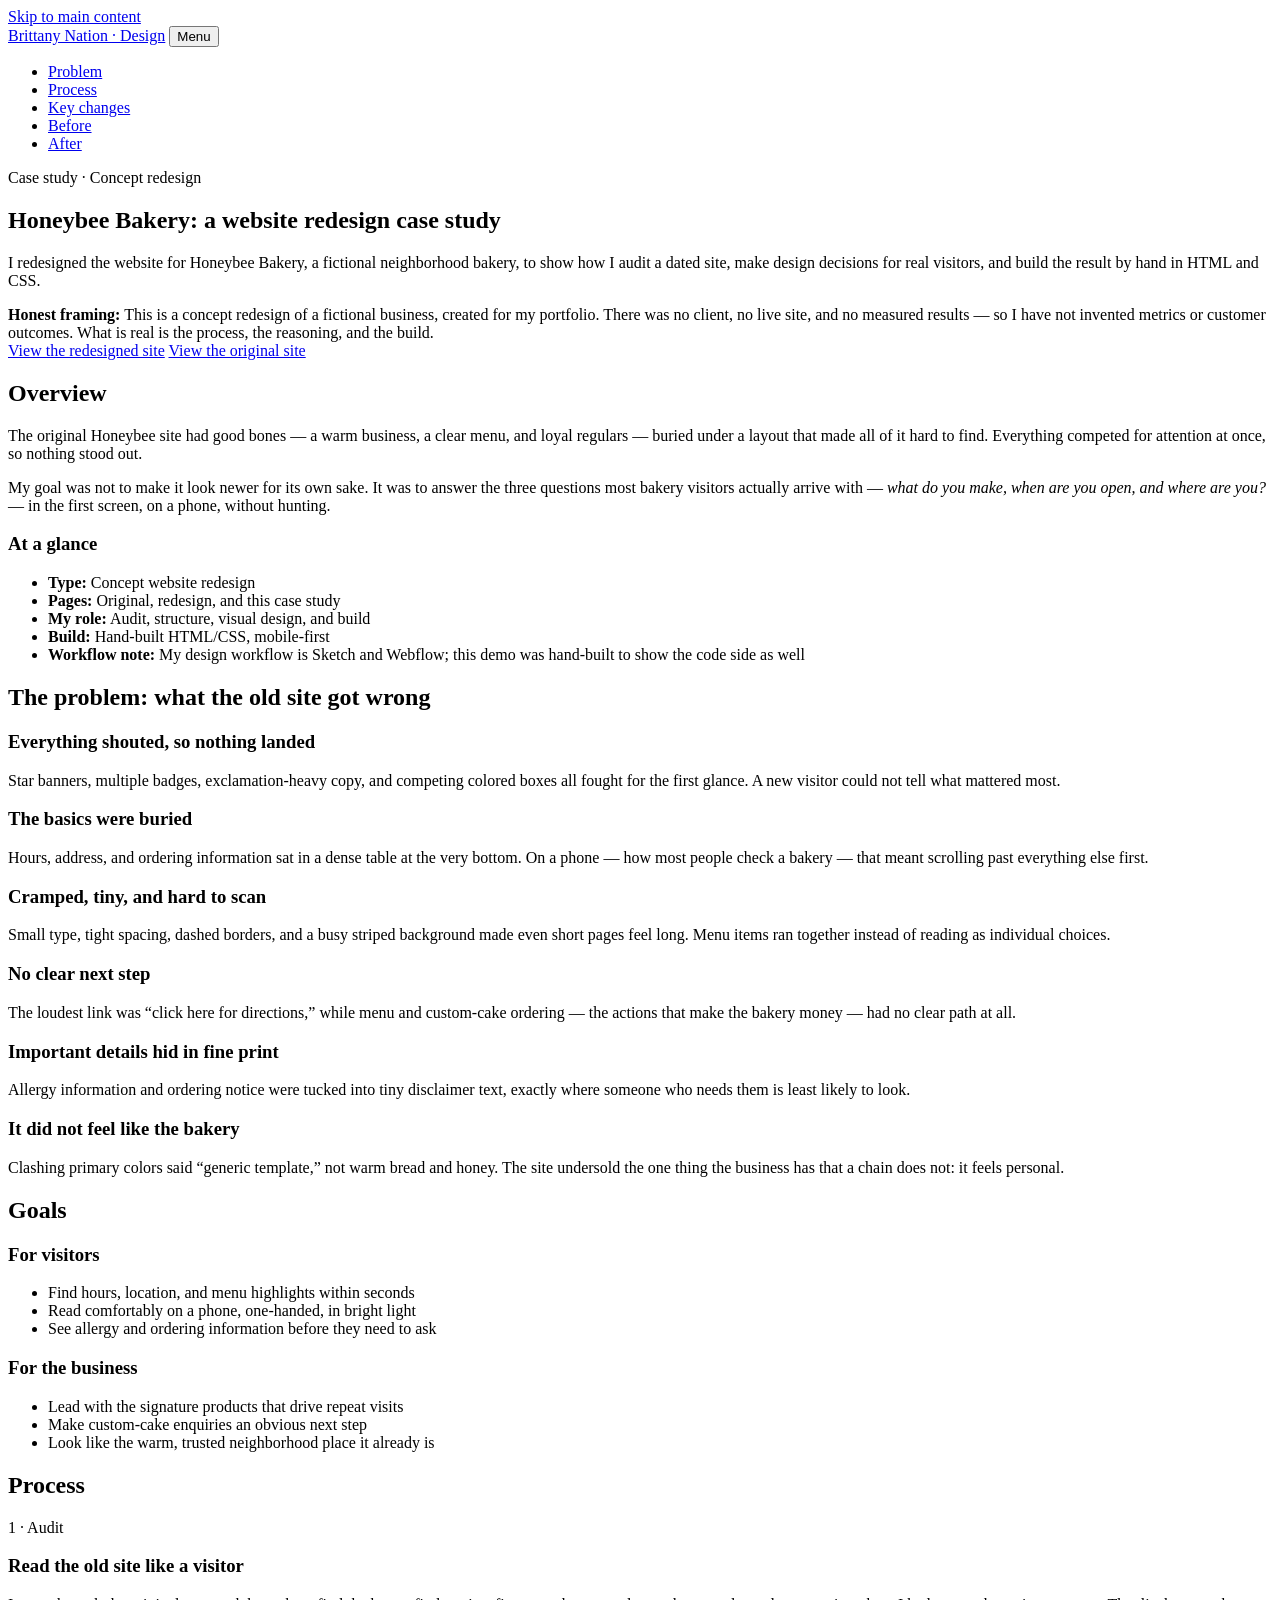
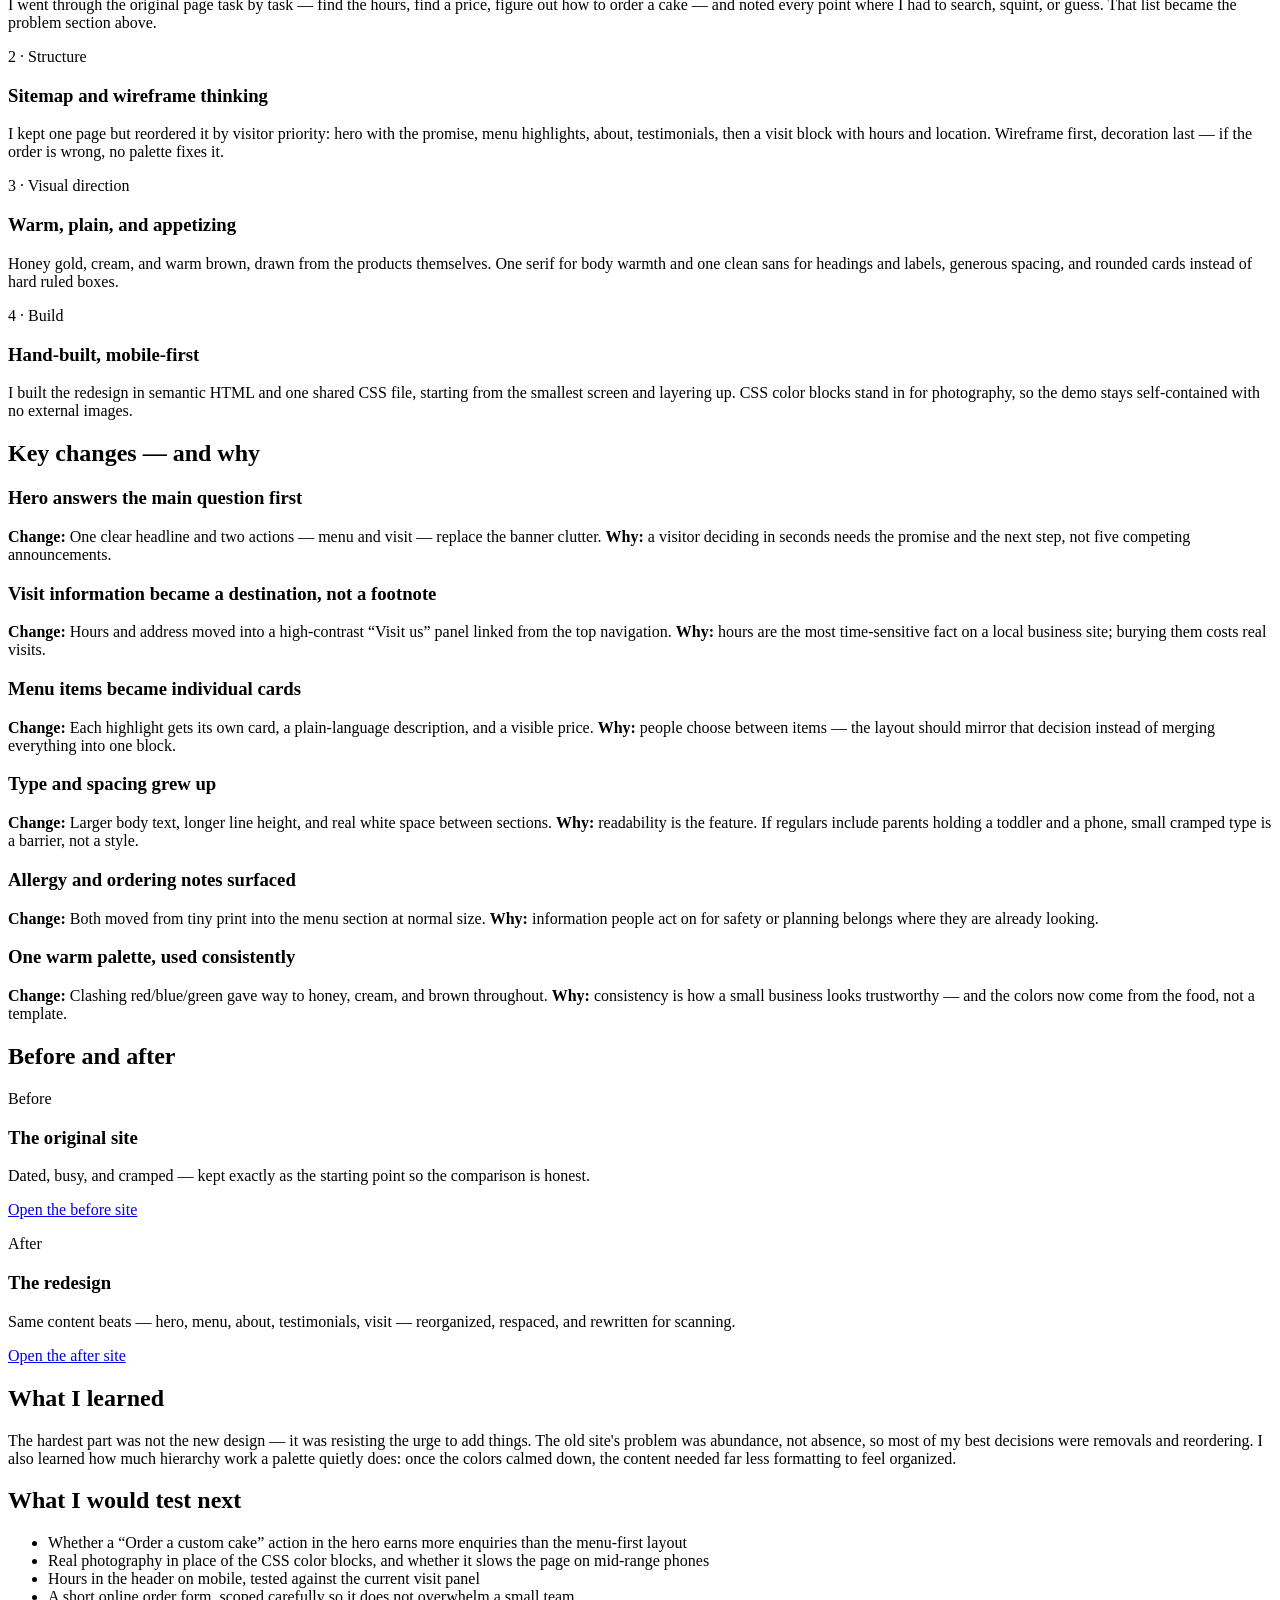
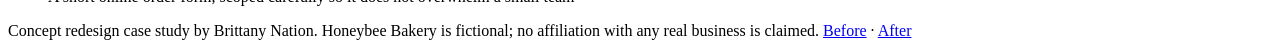
==== index.html @ 42852763 "Add case study page for Honeybee Bakery redesign" ====
<!DOCTYPE html>
<html lang="en">
<head>
<meta charset="UTF-8">
<meta name="viewport" content="width=device-width, initial-scale=1.0">
<meta name="description" content="Website redesign case study for Honeybee Bakery, a fictional bakery — a concept portfolio project by Brittany Nation showing design process, rationale, and a hand-built before-and-after redesign.">
<title>Honeybee Bakery Redesign — Website Redesign Case Study | Brittany Nation</title>
<link rel="stylesheet" href="styles.css">
</head>
<body>
<a class="skip-link" href="#main">Skip to main content</a>
<header class="site-header">
  <div class="wrap header-inner">
    <a class="logo" href="index.html">Brittany Nation <span>· Design</span></a>
    <button class="nav-toggle" type="button" aria-expanded="false" aria-controls="site-nav">Menu</button>
    <nav class="site-nav" id="site-nav" aria-label="Main navigation">
      <ul>
        <li><a href="#problem">Problem</a></li>
        <li><a href="#process">Process</a></li>
        <li><a href="#changes">Key changes</a></li>
        <li><a href="before.html">Before</a></li>
        <li><a href="after.html">After</a></li>
      </ul>
    </nav>
  </div>
</header>

<main id="main">
  <section class="hero" aria-labelledby="page-heading">
    <div class="wrap">
      <p class="eyebrow">Case study · Concept redesign</p>
      <h1 id="page-heading">Honeybee Bakery: a website redesign case study</h1>
      <p class="lead">I redesigned the website for Honeybee Bakery, a fictional neighborhood bakery, to show how I audit a dated site, make design decisions for real visitors, and build the result by hand in HTML and CSS.</p>
      <div class="note"><p style="margin:0"><strong>Honest framing:</strong> This is a concept redesign of a fictional business, created for my portfolio. There was no client, no live site, and no measured results — so I have not invented metrics or customer outcomes. What is real is the process, the reasoning, and the build.</p></div>
      <div class="btn-row">
        <a class="btn" href="after.html">View the redesigned site</a>
        <a class="btn secondary" href="before.html">View the original site</a>
      </div>
    </div>
  </section>

  <section class="section" aria-labelledby="overview-heading">
    <div class="wrap kicker-grid">
      <div>
        <h2 id="overview-heading">Overview</h2>
        <p>The original Honeybee site had good bones — a warm business, a clear menu, and loyal regulars — buried under a layout that made all of it hard to find. Everything competed for attention at once, so nothing stood out.</p>
        <p>My goal was not to make it look newer for its own sake. It was to answer the three questions most bakery visitors actually arrive with — <em>what do you make, when are you open, and where are you?</em> — in the first screen, on a phone, without hunting.</p>
      </div>
      <div class="card">
        <h3>At a glance</h3>
        <ul class="clean">
          <li><strong>Type:</strong> Concept website redesign</li>
          <li><strong>Pages:</strong> Original, redesign, and this case study</li>
          <li><strong>My role:</strong> Audit, structure, visual design, and build</li>
          <li><strong>Build:</strong> Hand-built HTML/CSS, mobile-first</li>
          <li><strong>Workflow note:</strong> My design workflow is Sketch and Webflow; this demo was hand-built to show the code side as well</li>
        </ul>
      </div>
    </div>
  </section>

  <section class="section alt" id="problem" aria-labelledby="problem-heading">
    <div class="wrap">
      <h2 id="problem-heading">The problem: what the old site got wrong</h2>
      <div class="grid">
        <article class="card"><h3>Everything shouted, so nothing landed</h3><p>Star banners, multiple badges, exclamation-heavy copy, and competing colored boxes all fought for the first glance. A new visitor could not tell what mattered most.</p></article>
        <article class="card"><h3>The basics were buried</h3><p>Hours, address, and ordering information sat in a dense table at the very bottom. On a phone — how most people check a bakery — that meant scrolling past everything else first.</p></article>
        <article class="card"><h3>Cramped, tiny, and hard to scan</h3><p>Small type, tight spacing, dashed borders, and a busy striped background made even short pages feel long. Menu items ran together instead of reading as individual choices.</p></article>
        <article class="card"><h3>No clear next step</h3><p>The loudest link was “click here for directions,” while menu and custom-cake ordering — the actions that make the bakery money — had no clear path at all.</p></article>
        <article class="card"><h3>Important details hid in fine print</h3><p>Allergy information and ordering notice were tucked into tiny disclaimer text, exactly where someone who needs them is least likely to look.</p></article>
        <article class="card"><h3>It did not feel like the bakery</h3><p>Clashing primary colors said “generic template,” not warm bread and honey. The site undersold the one thing the business has that a chain does not: it feels personal.</p></article>
      </div>
    </div>
  </section>

  <section class="section" aria-labelledby="goals-heading">
    <div class="wrap">
      <h2 id="goals-heading">Goals</h2>
      <div class="grid two">
        <div class="card"><h3>For visitors</h3><ul class="clean"><li>Find hours, location, and menu highlights within seconds</li><li>Read comfortably on a phone, one-handed, in bright light</li><li>See allergy and ordering information before they need to ask</li></ul></div>
        <div class="card"><h3>For the business</h3><ul class="clean"><li>Lead with the signature products that drive repeat visits</li><li>Make custom-cake enquiries an obvious next step</li><li>Look like the warm, trusted neighborhood place it already is</li></ul></div>
      </div>
    </div>
  </section>

  <section class="section alt" id="process" aria-labelledby="process-heading">
    <div class="wrap">
      <h2 id="process-heading">Process</h2>
      <div class="grid">
        <article class="card"><span class="tag">1 · Audit</span><h3>Read the old site like a visitor</h3><p>I went through the original page task by task — find the hours, find a price, figure out how to order a cake — and noted every point where I had to search, squint, or guess. That list became the problem section above.</p></article>
        <article class="card"><span class="tag">2 · Structure</span><h3>Sitemap and wireframe thinking</h3><p>I kept one page but reordered it by visitor priority: hero with the promise, menu highlights, about, testimonials, then a visit block with hours and location. Wireframe first, decoration last — if the order is wrong, no palette fixes it.</p></article>
        <article class="card"><span class="tag">3 · Visual direction</span><h3>Warm, plain, and appetizing</h3><p>Honey gold, cream, and warm brown, drawn from the products themselves. One serif for body warmth and one clean sans for headings and labels, generous spacing, and rounded cards instead of hard ruled boxes.</p></article>
        <article class="card"><span class="tag">4 · Build</span><h3>Hand-built, mobile-first</h3><p>I built the redesign in semantic HTML and one shared CSS file, starting from the smallest screen and layering up. CSS color blocks stand in for photography, so the demo stays self-contained with no external images.</p></article>
      </div>
    </div>
  </section>

  <section class="section" id="changes" aria-labelledby="changes-heading">
    <div class="wrap">
      <h2 id="changes-heading">Key changes — and why</h2>
      <div class="grid">
        <article class="card"><h3>Hero answers the main question first</h3><p><strong>Change:</strong> One clear headline and two actions — menu and visit — replace the banner clutter. <strong>Why:</strong> a visitor deciding in seconds needs the promise and the next step, not five competing announcements.</p></article>
        <article class="card"><h3>Visit information became a destination, not a footnote</h3><p><strong>Change:</strong> Hours and address moved into a high-contrast “Visit us” panel linked from the top navigation. <strong>Why:</strong> hours are the most time-sensitive fact on a local business site; burying them costs real visits.</p></article>
        <article class="card"><h3>Menu items became individual cards</h3><p><strong>Change:</strong> Each highlight gets its own card, a plain-language description, and a visible price. <strong>Why:</strong> people choose between items — the layout should mirror that decision instead of merging everything into one block.</p></article>
        <article class="card"><h3>Type and spacing grew up</h3><p><strong>Change:</strong> Larger body text, longer line height, and real white space between sections. <strong>Why:</strong> readability is the feature. If regulars include parents holding a toddler and a phone, small cramped type is a barrier, not a style.</p></article>
        <article class="card"><h3>Allergy and ordering notes surfaced</h3><p><strong>Change:</strong> Both moved from tiny print into the menu section at normal size. <strong>Why:</strong> information people act on for safety or planning belongs where they are already looking.</p></article>
        <article class="card"><h3>One warm palette, used consistently</h3><p><strong>Change:</strong> Clashing red/blue/green gave way to honey, cream, and brown throughout. <strong>Why:</strong> consistency is how a small business looks trustworthy — and the colors now come from the food, not a template.</p></article>
      </div>
    </div>
  </section>

  <section class="section alt" aria-labelledby="compare-heading">
    <div class="wrap">
      <h2 id="compare-heading">Before and after</h2>
      <div class="compare">
        <div class="card"><span class="tag">Before</span><h3>The original site</h3><p>Dated, busy, and cramped — kept exactly as the starting point so the comparison is honest.</p><p><a class="btn secondary" href="before.html">Open the before site</a></p></div>
        <div class="card"><span class="tag">After</span><h3>The redesign</h3><p>Same content beats — hero, menu, about, testimonials, visit — reorganized, respaced, and rewritten for scanning.</p><p><a class="btn" href="after.html">Open the after site</a></p></div>
      </div>
    </div>
  </section>

  <section class="section" aria-labelledby="learned-heading">
    <div class="wrap kicker-grid">
      <div>
        <h2 id="learned-heading">What I learned</h2>
        <p>The hardest part was not the new design — it was resisting the urge to add things. The old site's problem was abundance, not absence, so most of my best decisions were removals and reordering. I also learned how much hierarchy work a palette quietly does: once the colors calmed down, the content needed far less formatting to feel organized.</p>
      </div>
      <div>
        <h2>What I would test next</h2>
        <ul class="clean">
          <li>Whether a “Order a custom cake” action in the hero earns more enquiries than the menu-first layout</li>
          <li>Real photography in place of the CSS color blocks, and whether it slows the page on mid-range phones</li>
          <li>Hours in the header on mobile, tested against the current visit panel</li>
          <li>A short online order form, scoped carefully so it does not overwhelm a small team</li>
        </ul>
      </div>
    </div>
  </section>
</main>

<footer class="site-footer"><div class="wrap"><p>Concept redesign case study by Brittany Nation. Honeybee Bakery is fictional; no affiliation with any real business is claimed. <a href="before.html">Before</a> · <a href="after.html">After</a></p></div></footer>
<script>
  const t=document.querySelector('.nav-toggle'),n=document.getElementById('site-nav');
  if(t&&n){t.addEventListener('click',()=>{const open=n.classList.toggle('open');t.setAttribute('aria-expanded',open);});}
</script>
</body>
</html>
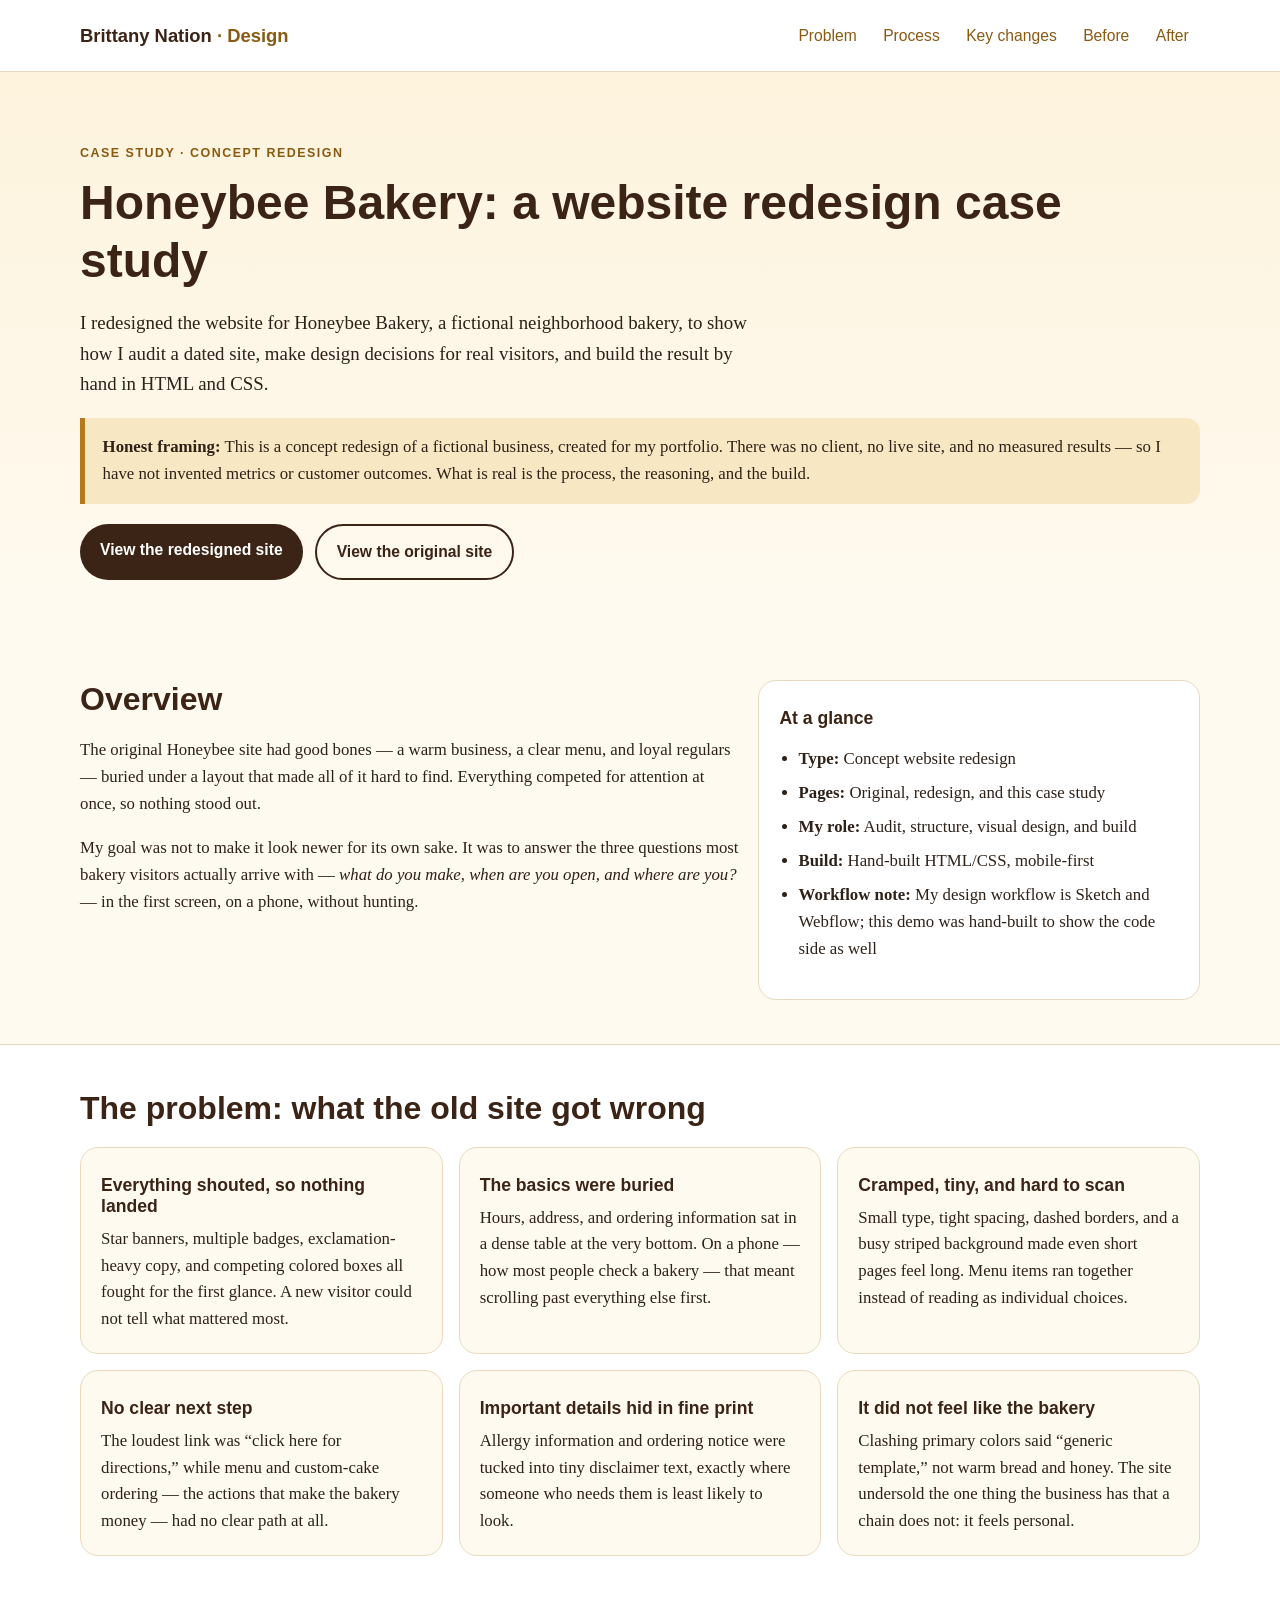
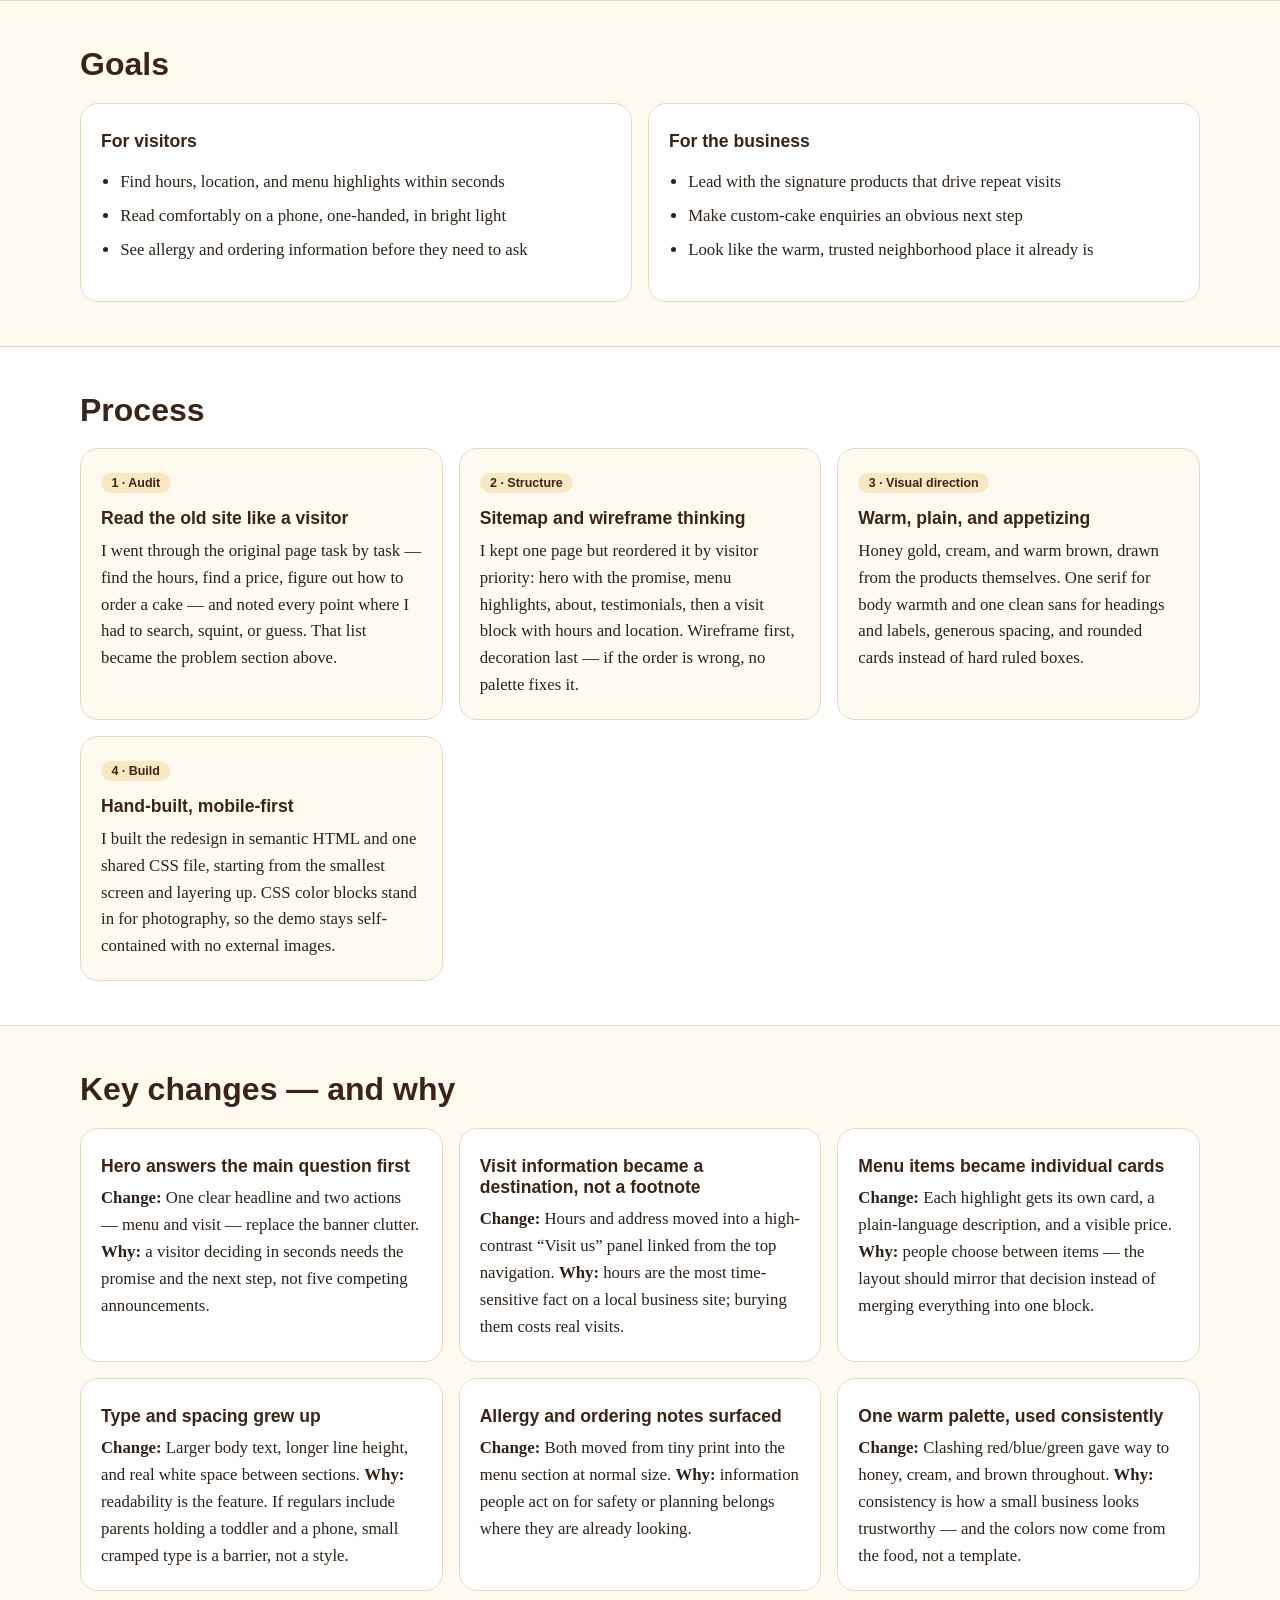
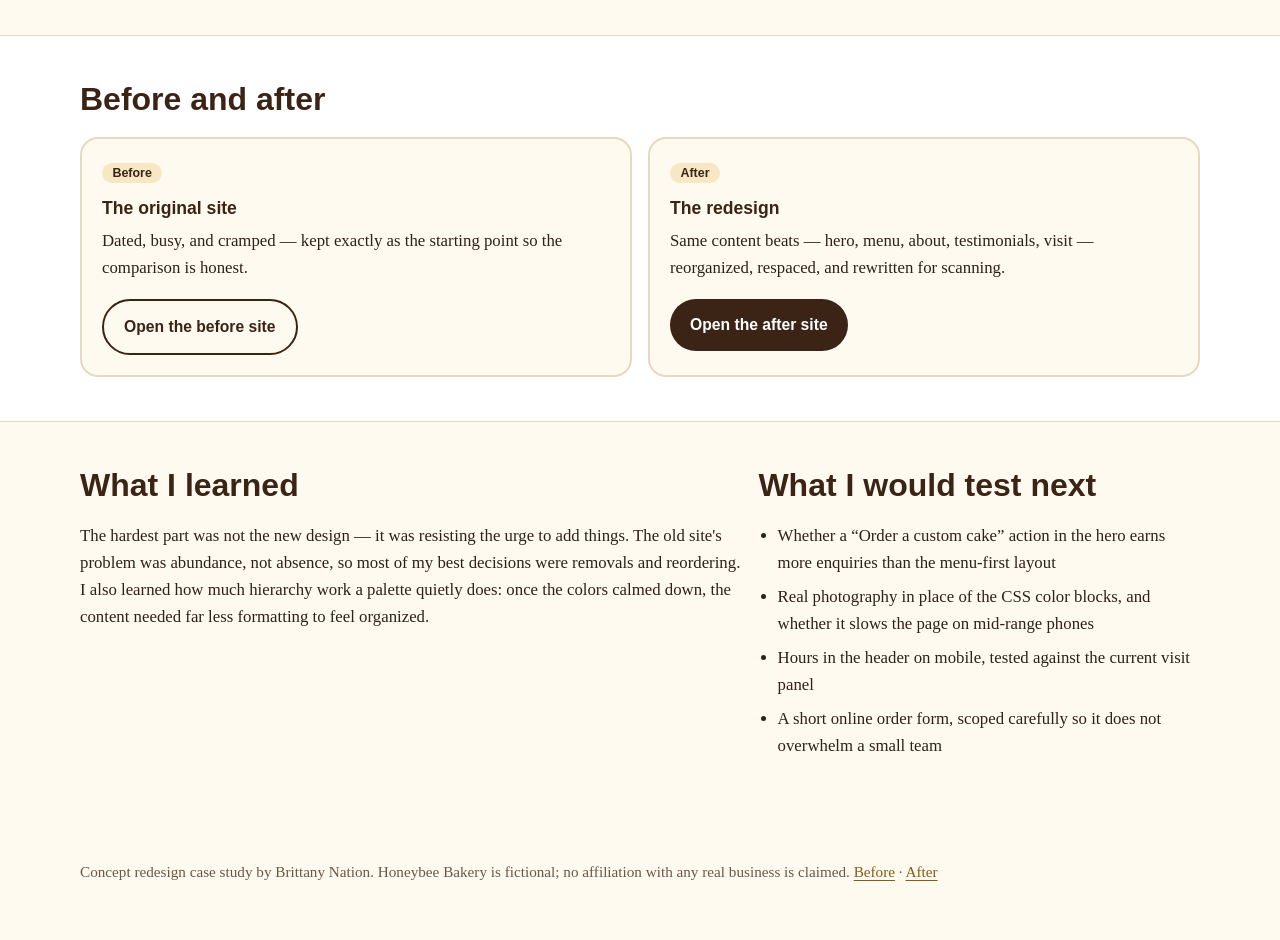
==== commit 54669fbb: "Add Open Graph and Twitter Card meta tags for link previews" ====
--- a/index.html
+++ b/index.html
@@ -6,6 +6,13 @@
 <meta name="description" content="Website redesign case study for Honeybee Bakery, a fictional bakery — a concept portfolio project by Brittany Nation showing design process, rationale, and a hand-built before-and-after redesign.">
 <title>Honeybee Bakery Redesign — Website Redesign Case Study | Brittany Nation</title>
 <link rel="stylesheet" href="styles.css">
+
+<meta property="og:type" content="website">
+<meta property="og:title" content="Honeybee Bakery Redesign — Website Redesign Case Study | Brittany Nation">
+<meta property="og:description" content="A website redesign case study for Honeybee Bakery, a fictional neighborhood bakery — the original site, a modern redesign, and the thinking behind every change.">
+<meta property="og:url" content="https://brittanynation.github.io/redesign-case-study/">
+<meta property="og:image" content="https://brittanynation.github.io/redesign-case-study/og-image.png">
+<meta name="twitter:card" content="summary_large_image">
 </head>
 <body>
 <a class="skip-link" href="#main">Skip to main content</a>
--- a/styles.css
+++ b/styles.css
@@ -0,0 +1,122 @@
+/* Honeybee Bakery — Redesign Case Study
+   Shared stylesheet for index.html (case study), after.html (redesign),
+   and before.html (original, scoped under .old-site)
+   Mobile-first, CSS-only visuals, no external images or fonts. */
+
+:root{
+  --honey:#b7791f;
+  --honey-dark:#8a5a12;
+  --honey-soft:#f7e8c3;
+  --cream:#fffaf0;
+  --cream-2:#fdf3dd;
+  --brown:#3b2416;
+  --brown-2:#5c3d24;
+  --ink:#2e2118;
+  --muted:#6b5744;
+  --line:#e8d9bd;
+  --white:#ffffff;
+  --radius:18px;
+  --max:1120px;
+}
+
+*{box-sizing:border-box}
+html{scroll-behavior:smooth}
+body{
+  margin:0;
+  font-family:Georgia,"Times New Roman",serif;
+  color:var(--ink);
+  background:var(--cream);
+  line-height:1.6;
+  font-size:1.05rem;
+}
+h1,h2,h3,.sans{font-family:Verdana,Geneva,Tahoma,sans-serif; line-height:1.2; color:var(--brown)}
+h1{font-size:2.2rem; margin:.2em 0 .4em}
+h2{font-size:1.65rem; margin:0 0 .6em}
+h3{font-size:1.1rem; margin:.4em 0 .35em}
+p{margin:.5em 0 1em}
+a{color:var(--honey-dark); text-underline-offset:3px}
+a:focus-visible, button:focus-visible{outline:3px solid var(--honey-dark); outline-offset:3px; border-radius:6px}
+.wrap{width:min(100% - 2rem, var(--max)); margin-inline:auto}
+.skip-link{position:absolute; left:-9999px; top:0; background:var(--brown); color:#fff; padding:.7rem 1rem; z-index:50}
+.skip-link:focus{left:1rem; top:1rem; color:#fff}
+
+/* Header / nav */
+.site-header{background:var(--white); border-bottom:1px solid var(--line); position:sticky; top:0; z-index:20}
+.header-inner{display:flex; align-items:center; justify-content:space-between; gap:1rem; padding:.9rem 0}
+.logo{font-family:Verdana,sans-serif; font-weight:700; font-size:1.15rem; color:var(--brown); text-decoration:none}
+.logo span{color:var(--honey-dark)}
+.nav-toggle{background:var(--brown); color:#fff; border:0; border-radius:999px; padding:.6rem 1rem; font:600 .95rem Verdana,sans-serif; cursor:pointer}
+.site-nav{display:none; padding:0 0 1rem}
+.site-nav.open{display:block}
+.site-nav ul{list-style:none; margin:0; padding:0; display:grid; gap:.4rem}
+.site-nav a{display:block; padding:.55rem .7rem; border-radius:10px; text-decoration:none; font-family:Verdana,sans-serif; font-size:.98rem}
+.site-nav a:hover{background:var(--cream-2)}
+
+/* Hero */
+.hero{padding:3rem 0 2.5rem; background:linear-gradient(180deg,var(--cream-2),var(--cream))}
+.eyebrow{font-family:Verdana,sans-serif; letter-spacing:.12em; text-transform:uppercase; font-size:.78rem; font-weight:700; color:var(--honey-dark); margin:0}
+.lead{font-size:1.18rem; max-width:42rem}
+.btn-row{display:flex; flex-wrap:wrap; gap:.75rem; margin-top:1.25rem}
+.btn{display:inline-block; background:var(--brown); color:#fff; text-decoration:none; padding:.85rem 1.25rem; border-radius:999px; font-family:Verdana,sans-serif; font-weight:700; font-size:.98rem}
+.btn.secondary{background:transparent; color:var(--brown); border:2px solid var(--brown)}
+.btn.light{background:var(--honey); color:#241703}
+.hero-art{margin-top:2rem; display:grid; grid-template-columns:repeat(3,1fr); gap:.75rem}
+.hero-art div{border-radius:var(--radius); min-height:110px; padding:1rem; display:flex; align-items:end; font-family:Verdana,sans-serif; font-weight:700; color:var(--brown)}
+.art-1{background:#f2c94c}.art-2{background:#e9a13b}.art-3{background:#c97b2d; color:#fff}
+
+/* Sections & cards */
+.section{padding:2.75rem 0}
+.section.alt{background:var(--white); border-block:1px solid var(--line)}
+.grid{display:grid; gap:1rem}
+.card{background:var(--white); border:1px solid var(--line); border-radius:var(--radius); padding:1.25rem}
+.alt .card{background:var(--cream)}
+.card p:last-child{margin-bottom:0}
+.tag{display:inline-block; background:var(--honey-soft); color:var(--brown); border-radius:999px; padding:.2rem .65rem; font:700 .78rem Verdana,sans-serif; margin-bottom:.5rem}
+ul.clean{padding-left:1.2rem} ul.clean li{margin:.45rem 0}
+.compare{display:grid; gap:1rem}
+.compare .card{border-width:2px}
+blockquote{margin:0; font-size:1.08rem}
+blockquote footer{margin-top:.75rem; color:var(--muted); font-family:Verdana,sans-serif; font-size:.92rem}
+.visit{background:var(--brown); color:#fff7e6; border-radius:22px; padding:1.5rem}
+.visit h2,.visit h3{color:#fff}
+.visit a{color:#ffd97a}
+.site-footer{padding:2rem 0 2.5rem; color:var(--muted); font-size:.95rem}
+.note{background:var(--honey-soft); border-left:5px solid var(--honey); padding:1rem 1.1rem; border-radius:0 14px 14px 0}
+.kicker-grid{display:grid; gap:1rem}
+
+@media (min-width:720px){
+  h1{font-size:3rem} h2{font-size:2rem}
+  .nav-toggle{display:none}
+  .site-nav{display:block; padding:0}
+  .site-nav ul{display:flex; gap:.25rem}
+  .grid{grid-template-columns:repeat(3,1fr)}
+  .grid.two, .compare{grid-template-columns:repeat(2,1fr)}
+  .kicker-grid{grid-template-columns:1.2fr .8fr; align-items:start}
+  .hero{padding:4.5rem 0 3.5rem}
+  .hero-art div{min-height:160px}
+}
+
+/* ============ BEFORE / OLD SITE (scoped) ============ */
+.old-site{
+  font-family:"Times New Roman",Times,serif;
+  font-size:14px; line-height:1.35; color:#222;
+  background:repeating-linear-gradient(45deg,#fef08a 0 18px,#fde047 18px 36px);
+}
+.old-site .old-wrap{max-width:760px; margin:0 auto; background:#fff; border-left:4px solid #dc2626; border-right:4px solid #2563eb; padding:10px 14px 24px}
+.old-site h1,.old-site h2,.old-site h3{font-family:Arial,sans-serif; color:#7c2d12; line-height:1.1}
+.old-site h1{font-size:28px; text-align:center; margin:6px 0}
+.old-site h2{font-size:19px; background:#fca5a5; padding:4px 6px; border:1px dashed #2563eb}
+.old-site a{color:#0000ee}
+.old-site .old-topbar{background:#2563eb; color:#fff; text-align:center; padding:5px; font-family:Arial,sans-serif; font-size:12px; font-weight:700}
+.old-site .old-nav{text-align:center; background:#fef3c7; border:2px solid #16a34a; padding:6px; margin:10px 0; font-size:13px}
+.old-site .old-nav a{margin:0 5px}
+.old-site .old-hero{border:3px solid #dc2626; background:#dbeafe; padding:12px; text-align:center}
+.old-site .old-badge{display:inline-block; background:#dc2626; color:#fff; padding:2px 8px; font-family:Arial,sans-serif; font-weight:700; font-size:12px}
+.old-site .old-cols{display:block}
+.old-site .old-box{border:1px solid #999; background:#f3f4f6; padding:8px; margin:10px 0}
+.old-site .old-box.yellow{background:#fef9c3}.old-site .old-box.pink{background:#fce7f3}.old-site .old-box.green{background:#dcfce7}
+.old-site table{width:100%; border-collapse:collapse; font-size:13px}
+.old-site td,.old-site th{border:1px solid #666; padding:5px; text-align:left}
+.old-site .tiny{font-size:11px; color:#444}
+.old-site .center{text-align:center}
+@media (min-width:720px){ .old-site .old-cols{display:grid; grid-template-columns:1fr 1fr 1fr; gap:8px} }
